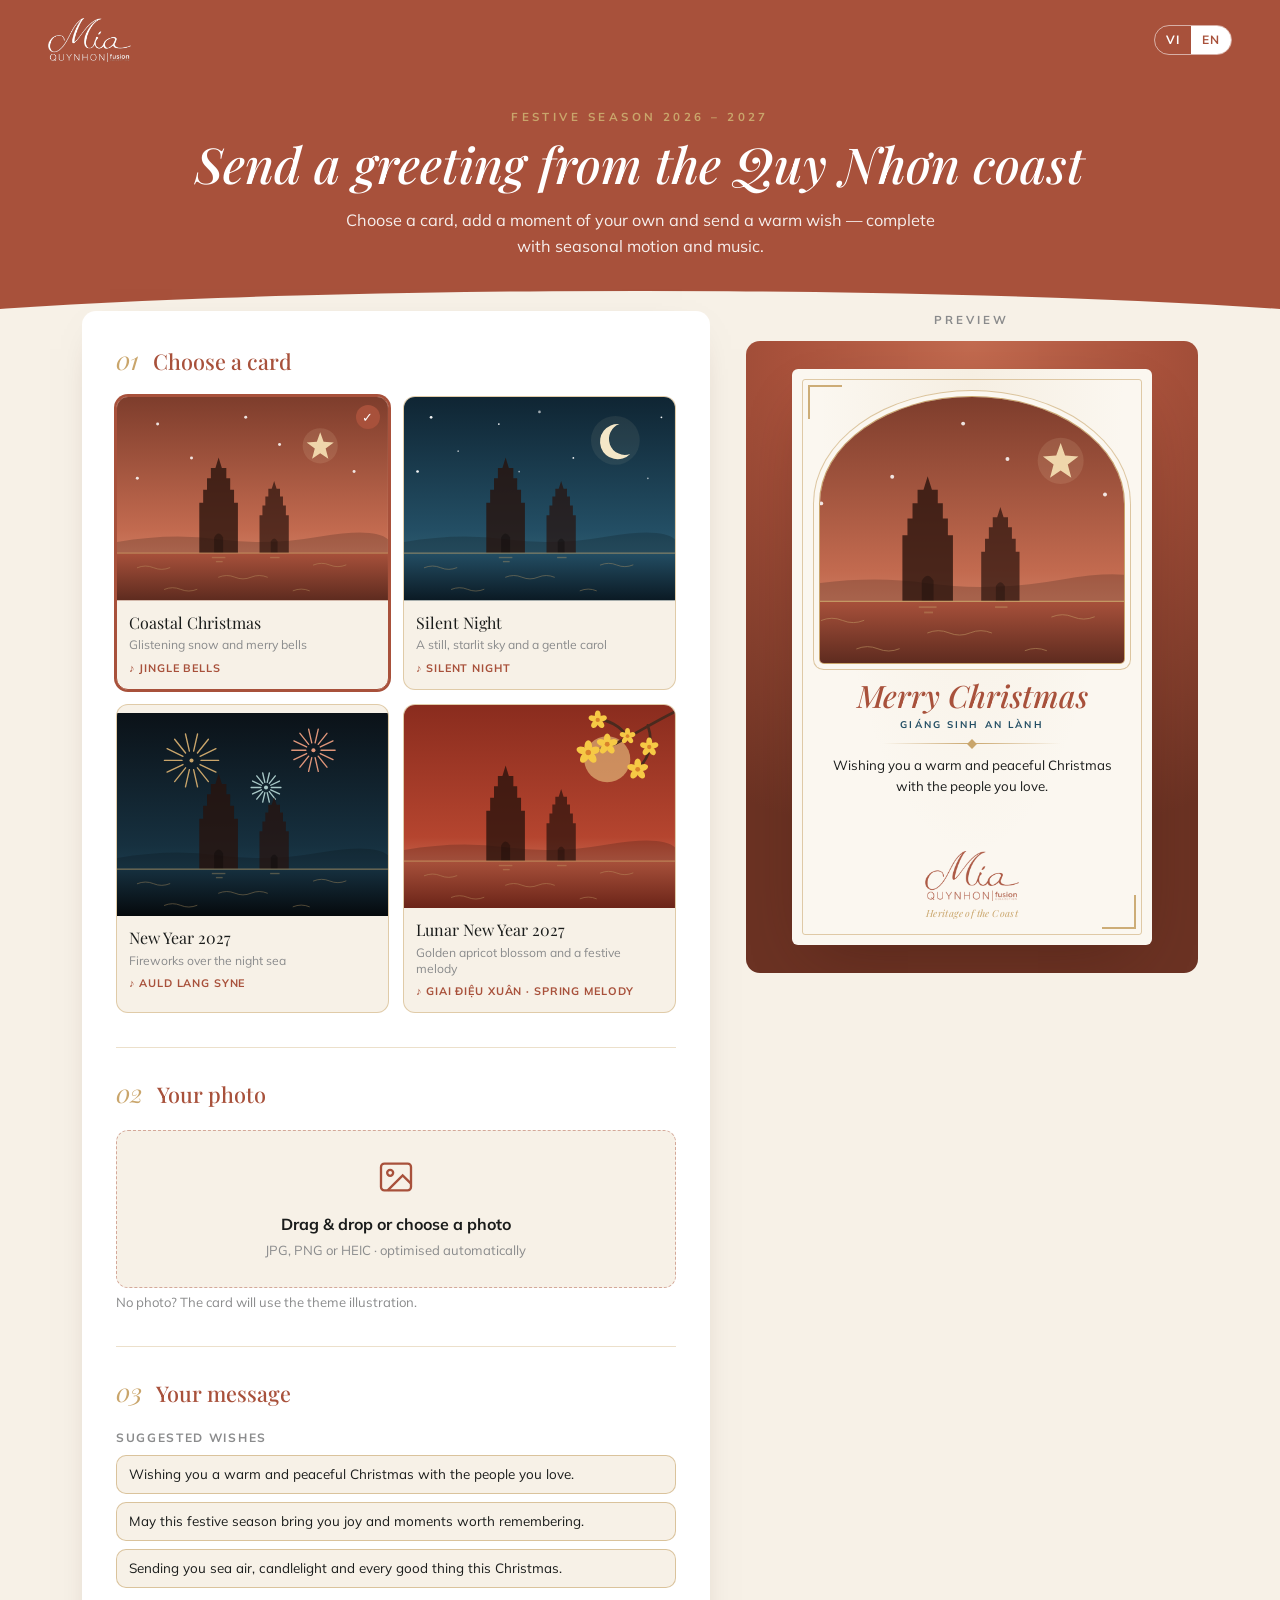
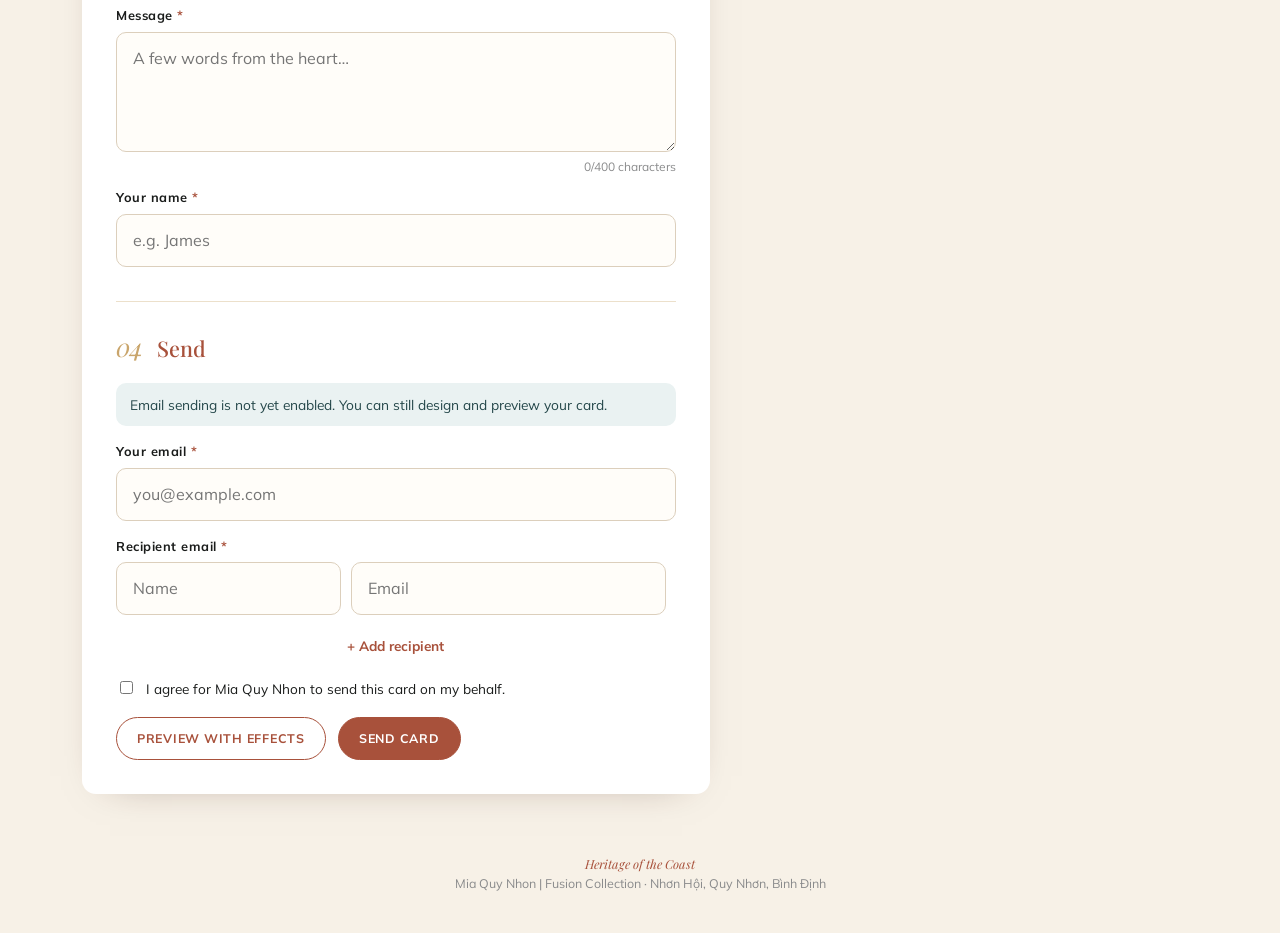
==== ecard/index.html @ aebede8d "Add festive eCard app (Christmas & New Year) Builder page to choose a theme, upload a photo and writ" ====
<!DOCTYPE html>
<html lang="vi">
<head>
  <meta charset="utf-8">
  <meta name="viewport" content="width=device-width, initial-scale=1">
  <title>Gửi Thiệp Mùa Lễ Hội · Festive eCards — Mia Quy Nhon</title>
  <meta name="description" content="Gửi thiệp Giáng Sinh và Năm Mới từ Mia Quy Nhon | Fusion Collection. Send a festive eCard from the Quy Nhơn coast.">
  <meta property="og:title" content="Festive eCards — Mia Quy Nhon | Fusion Collection">
  <meta property="og:description" content="Send a Christmas or New Year greeting from the Quy Nhơn coast.">
  <meta name="theme-color" content="#A8513B">
  <link rel="icon" href="assets/img/logo-terracotta.png">
  <link rel="preconnect" href="https://fonts.googleapis.com">
  <link rel="preconnect" href="https://fonts.gstatic.com" crossorigin>
  <link href="https://fonts.googleapis.com/css2?family=Mulish:ital,wght@0,400;0,700;1,400&family=Playfair+Display:ital,wght@0,400;0,500;1,400;1,500&display=swap" rel="stylesheet">
  <link rel="stylesheet" href="assets/css/ecard.css">
</head>
<body>
  <header class="topbar">
    <a href="https://miaquynhon.com" target="_blank" rel="noopener"><img class="topbar__logo" src="assets/img/logo-white.png" alt="Mia Quy Nhon | Fusion Collection"></a>
    <div class="lang" role="group" aria-label="Language">
      <button type="button" data-lang="vi" aria-pressed="true">VI</button>
      <button type="button" data-lang="en" aria-pressed="false">EN</button>
    </div>
  </header>

  <section class="hero">
    <p class="hero__eyebrow" data-i18n="heroEyebrow"></p>
    <h1 class="hero__title" data-i18n="heroTitle"></h1>
    <p class="hero__lede" data-i18n="heroLede"></p>
  </section>

  <main class="builder">
    <div class="panel">
      <form id="form" novalidate>
        <!-- Step 1 -->
        <section class="step">
          <div class="step__head"><span class="step__num">01</span><h2 class="step__title" data-i18n="step1"></h2></div>
          <div class="themes" id="themes" role="radiogroup"></div>
        </section>

        <!-- Step 2 -->
        <section class="step">
          <div class="step__head"><span class="step__num">02</span><h2 class="step__title" data-i18n="step2"></h2></div>
          <label class="drop" id="drop">
            <svg class="drop__icon" viewBox="0 0 24 24" fill="none" stroke="currentColor" stroke-width="1.4" aria-hidden="true"><rect x="3" y="4" width="18" height="16" rx="2"/><circle cx="8.5" cy="9.5" r="1.8"/><path d="M21 16l-5-5-9 9"/></svg>
            <p class="drop__title" data-i18n="uploadTitle"></p>
            <p class="drop__hint" data-i18n="uploadHint"></p>
            <input type="file" id="photo" accept="image/*" class="sr-only">
          </label>
          <p class="muted" data-i18n="uploadNone"></p>
          <div class="photo-tools" id="photoTools">
            <img id="photoThumb" alt="">
            <label><span data-i18n="photoPos"></span><input type="range" id="photoPos" min="0" max="100" value="50"></label>
            <button type="button" class="linkbtn" id="photoRemove" data-i18n="removePhoto"></button>
          </div>
        </section>

        <!-- Step 3 -->
        <section class="step">
          <div class="step__head"><span class="step__num">03</span><h2 class="step__title" data-i18n="step3"></h2></div>
          <p class="chips__label" data-i18n="suggestions"></p>
          <div class="chips" id="chips"></div>
          <label class="field"><span><span data-i18n="message"></span> <em>*</em></span>
            <textarea class="input" id="message" maxlength="400" data-i18n-ph="messagePh"></textarea>
          </label>
          <div class="counter"><span id="count">0</span>/<span id="max">400</span> <span data-i18n="chars"></span></div>
          <label class="field"><span><span data-i18n="fromName"></span> <em>*</em></span>
            <input class="input" id="fromName" maxlength="60" autocomplete="name" data-i18n-ph="fromNamePh">
          </label>
        </section>

        <!-- Step 4 -->
        <section class="step" id="sendStep">
          <div class="step__head"><span class="step__num">04</span><h2 class="step__title" data-i18n="step4"></h2></div>
          <p class="notice notice--info" id="configNotice" data-i18n="notConfigured"></p>
          <label class="field"><span><span data-i18n="fromEmail"></span> <em>*</em></span>
            <input class="input" id="fromEmail" type="email" maxlength="120" autocomplete="email" placeholder="you@example.com">
          </label>
          <div class="field"><span><span data-i18n="recipients"></span> <em>*</em></span>
            <div id="recipients"></div>
            <button type="button" class="linkbtn" id="addRecipient" data-i18n="addRecipient"></button>
          </div>
          <input class="hp" type="text" id="website" tabindex="-1" autocomplete="off" aria-hidden="true">
          <label class="check"><input type="checkbox" id="consent"> <span data-i18n="consent"></span></label>
          <p class="notice notice--error" id="error" role="alert"></p>
          <div class="actions">
            <button type="button" class="btn btn--ghost" id="previewBtn" data-i18n="preview"></button>
            <button type="submit" class="btn" id="sendBtn" data-i18n="send"></button>
          </div>
        </section>
      </form>

      <div class="done" id="done" hidden>
        <svg class="done__seal" viewBox="0 0 84 84" aria-hidden="true"><circle cx="42" cy="42" r="40" fill="#A8513B"/><circle cx="42" cy="42" r="33" fill="none" stroke="#C9A56B" stroke-width="1.5"/><path d="M28 43l9 9 19-20" fill="none" stroke="#F3DDB0" stroke-width="3.5" stroke-linecap="round" stroke-linejoin="round"/></svg>
        <h2 data-i18n="sentTitle"></h2>
        <p data-i18n="sentBody"></p>
        <div class="actions" style="justify-content:center">
          <a class="btn btn--ghost" id="viewSent" target="_blank" rel="noopener" data-i18n="viewCard"></a>
          <button type="button" class="btn" id="another" data-i18n="another"></button>
        </div>
      </div>
    </div>

    <aside class="preview" aria-live="polite">
      <p class="preview__label" data-i18n="livePreview"></p>
      <div class="preview__stage" id="stage"><div id="card"></div></div>
    </aside>
  </main>

  <footer class="site-foot"><em>Heritage of the Coast</em><br><span data-i18n="footer"></span></footer>

  <script src="assets/js/config.js"></script>
  <script src="assets/js/themes.js"></script>
  <script src="assets/js/builder.js"></script>
</body>
</html>
---- ecard/assets/css/ecard.css ----
/* Mia Quy Nhon | Fusion Collection — Festive eCard */
:root {
  --terra: #A8513B; --terra-deep: #7E3D2C; --gold: #C9A56B; --coral: #E0967A;
  --ivory: #EFE4D2; --ivory-soft: #F7F1E7; --indigo: #234E64; --sea: #A8C8C7;
  --ink: #1A1C1B; --stone: #8A8B8C; --white: #fff;
  --serif: 'Playfair Display', Georgia, 'Times New Roman', serif;
  --sans: 'Mulish', 'Helvetica Neue', Arial, sans-serif;
  --radius: 14px;
  --shadow: 0 24px 60px -24px rgba(60, 25, 15, .45);
}
* { box-sizing: border-box; }
html, body { margin: 0; }
body { font-family: var(--sans); color: var(--ink); background: var(--ivory-soft); line-height: 1.55; -webkit-font-smoothing: antialiased; }
img { max-width: 100%; display: block; }
button, input, textarea { font: inherit; color: inherit; }
a { color: var(--terra); }
[hidden] { display: none !important; }
.sr-only { position: absolute; width: 1px; height: 1px; overflow: hidden; clip: rect(0 0 0 0); white-space: nowrap; }

/* ---------------- Buttons ---------------- */
.btn { display: inline-flex; align-items: center; justify-content: center; gap: .5em; border: 1px solid var(--terra);
  background: var(--terra); color: #fff; padding: .85em 1.6em; border-radius: 999px; cursor: pointer; text-decoration: none;
  font-weight: 700; letter-spacing: .06em; text-transform: uppercase; font-size: .78rem; transition: background .25s, transform .2s, box-shadow .25s; }
.btn:hover { background: var(--terra-deep); box-shadow: 0 10px 24px -12px rgba(126, 61, 44, .8); }
.btn:active { transform: translateY(1px); }
.btn:disabled { opacity: .55; cursor: progress; }
.btn--ghost { background: transparent; color: var(--terra); }
.btn--ghost:hover { background: rgba(168, 81, 59, .08); box-shadow: none; }
.btn--light { background: rgba(255,255,255,.12); border-color: rgba(255,255,255,.55); color: #fff; backdrop-filter: blur(6px); }
.btn--light:hover { background: rgba(255,255,255,.24); }
.btn--gold { background: var(--gold); border-color: var(--gold); color: var(--ink); }
.btn--gold:hover { background: #b8925a; }

/* ---------------- The card ---------------- */
.ecard { --c-bg: #FBF7F0; --c-title: var(--terra); --c-sub: var(--indigo); --c-text: var(--ink); --c-accent: var(--gold);
  position: relative; width: 100%; max-width: 440px; aspect-ratio: 5 / 8; margin: 0 auto;
  background: var(--c-bg); color: var(--c-text); border-radius: 6px;
  display: flex; flex-direction: column; box-shadow: var(--shadow); isolation: isolate;
  background-image: radial-gradient(ellipse at top, rgba(201,165,107,.10), transparent 60%);
  container-type: inline-size; }
.ecard::after { content: ''; position: absolute; inset: 10px; border: 1px solid var(--c-accent); opacity: .55; pointer-events: none; border-radius: 3px; }
.ecard__corner { position: absolute; width: 34px; height: 34px; border-color: var(--c-accent); border-style: solid; opacity: .9; z-index: 2; pointer-events: none; }
.ecard__corner--tl { top: 16px; left: 16px; border-width: 2px 0 0 2px; }
.ecard__corner--br { bottom: 16px; right: 16px; border-width: 0 2px 2px 0; }
.ecard__arch { position: relative; margin: 28px 28px 0; flex: 0 0 auto; aspect-ratio: 4 / 3.5;
  border-radius: 50% 50% 4px 4px / 40% 40% 4px 4px; overflow: hidden; background: var(--ivory);
  box-shadow: 0 0 0 1px var(--c-accent), 0 0 0 6px var(--c-bg), 0 0 0 7px rgba(201,165,107,.6); }
.ecard__arch img, .ecard__arch svg { width: 100%; height: 100%; object-fit: cover; display: block; }
.ecard__body { flex: 1; display: flex; flex-direction: column; align-items: center; text-align: center; padding: 4.5cqi 9cqi 0; }
.ecard__title { font-family: var(--serif); font-style: italic; font-weight: 500; color: var(--c-title); margin: 0;
  font-size: clamp(1.3rem, 8.6cqi, 2.4rem); line-height: 1.1; text-wrap: balance; }
.ecard__subtitle { margin: .35em 0 0; font-size: clamp(.58rem, 2.7cqi, .8rem); letter-spacing: .22em; text-transform: uppercase; color: var(--c-sub); font-weight: 700; }
.ecard__rule { width: 60%; height: 1px; background: linear-gradient(90deg, transparent, var(--c-accent), transparent); margin: 3.2cqi 0 3cqi; position: relative; }
.ecard__rule span { position: absolute; left: 50%; top: 50%; width: 7px; height: 7px; background: var(--c-accent); transform: translate(-50%, -50%) rotate(45deg); }
.ecard__to { margin: 0 0 .3em; font-family: var(--serif); font-style: italic; font-size: clamp(.9rem, 4.4cqi, 1.15rem); color: var(--c-title); }
.ecard__message { margin: 0; font-size: clamp(.78rem, 3.7cqi, 1rem); line-height: 1.6; white-space: pre-line; overflow-wrap: anywhere;
  min-height: 1.6em; }
.ecard__message.typing::after { content: ''; display: inline-block; width: 1px; height: 1em; background: currentColor; margin-left: 2px; vertical-align: -2px; animation: caret .8s steps(1) infinite; }
@keyframes caret { 50% { opacity: 0; } }
.ecard__from { margin: .7em 0 0; font-family: var(--serif); font-style: italic; color: var(--c-title); font-size: clamp(.85rem, 4cqi, 1.05rem); }
.ecard__foot { display: flex; flex-direction: column; align-items: center; padding: 2cqi 0 7cqi; gap: 1cqi; }
.ecard__logo { width: 26cqi; height: auto; opacity: .95; }
.ecard__tagline { margin: 0; font-family: var(--serif); font-style: italic; font-size: clamp(.55rem, 2.7cqi, .78rem); color: var(--c-accent); letter-spacing: .04em; }

.ecard--silentnight { --c-title: var(--indigo); --c-sub: var(--terra); }
.ecard--tet { --c-bg: #FFF8EC; --c-title: #9B3524; --c-sub: #9B3524; --c-accent: #C9A56B;
  background-image: radial-gradient(ellipse at top, rgba(246,201,69,.16), transparent 60%); }
.ecard--dark { --c-bg: #13293A; --c-title: #E6CB98; --c-sub: var(--sea); --c-text: #F2EADF; --c-accent: var(--gold);
  background-image: radial-gradient(ellipse at top, rgba(201,165,107,.18), transparent 60%); }
.ecard--dark .ecard__arch { background: #0b1a24; }

/* ---------------- Builder page ---------------- */
.topbar { display: flex; align-items: center; justify-content: space-between; padding: 18px clamp(18px, 4vw, 48px); background: var(--terra); }
.topbar__logo { height: 44px; width: auto; }
.lang { display: inline-flex; border: 1px solid rgba(255,255,255,.55); border-radius: 999px; overflow: hidden; }
.lang button { background: none; border: 0; color: #fff; padding: .4em .9em; font-size: .75rem; font-weight: 700; letter-spacing: .1em; cursor: pointer; }
.lang button[aria-pressed="true"] { background: #fff; color: var(--terra); }

.hero { background: var(--terra); color: #fff; text-align: center; padding: 28px 20px 92px; position: relative; overflow: hidden; }
.hero::after { content: ''; position: absolute; left: 0; right: 0; bottom: 0; height: 60px; background: var(--ivory-soft);
  clip-path: ellipse(70% 100% at 50% 100%); }
.hero__eyebrow { font-size: .72rem; letter-spacing: .3em; text-transform: uppercase; color: var(--gold); font-weight: 700; margin: 0 0 .8em; }
.hero__title { font-family: var(--serif); font-style: italic; font-weight: 500; font-size: clamp(1.9rem, 4.6vw, 3.1rem); margin: 0 auto; max-width: 18em; line-height: 1.15; }
.hero__lede { max-width: 38em; margin: 1em auto 0; opacity: .9; font-size: 1.02rem; }

.builder { max-width: 1180px; margin: -40px auto 60px; padding: 0 clamp(16px, 3vw, 32px); display: grid; grid-template-columns: minmax(0, 1.25fr) minmax(300px, .9fr); gap: 36px; position: relative; z-index: 1; }
.panel { background: #fff; border-radius: var(--radius); padding: clamp(20px, 3vw, 34px); box-shadow: 0 10px 40px -28px rgba(60,25,15,.5); }
.step + .step { margin-top: 34px; padding-top: 30px; border-top: 1px solid rgba(201,165,107,.35); }
.step__head { display: flex; align-items: baseline; gap: 14px; margin-bottom: 18px; }
.step__num { font-family: var(--serif); font-style: italic; color: var(--gold); font-size: 1.6rem; line-height: 1; }
.step__title { font-family: var(--serif); font-size: 1.35rem; font-weight: 500; margin: 0; color: var(--terra); }

.themes { display: grid; grid-template-columns: repeat(2, minmax(0, 1fr)); gap: 14px; }
.theme { position: relative; border: 1px solid rgba(201,165,107,.5); border-radius: 12px; background: var(--ivory-soft); padding: 0; cursor: pointer; overflow: hidden; text-align: left; transition: transform .2s, box-shadow .25s, border-color .25s; }
.theme:hover { transform: translateY(-2px); box-shadow: 0 12px 26px -18px rgba(60,25,15,.7); }
.theme[aria-checked="true"] { border-color: var(--terra); box-shadow: 0 0 0 2px var(--terra); }
.theme[aria-checked="true"]::after { content: '✓'; position: absolute; top: 8px; right: 8px; width: 24px; height: 24px; border-radius: 50%; background: var(--terra); color: #fff; font-size: .8rem; display: grid; place-items: center; }
.theme__art { aspect-ratio: 4 / 3; overflow: hidden; }
.theme__art svg { width: 100%; height: 100%; display: block; }
.theme__txt { padding: 10px 12px 12px; }
.theme__name { font-family: var(--serif); font-size: 1rem; color: var(--ink); display: block; }
.theme__blurb { font-size: .76rem; color: var(--stone); display: block; line-height: 1.35; margin-top: 2px; }
.theme__song { font-size: .68rem; color: var(--terra); letter-spacing: .08em; text-transform: uppercase; font-weight: 700; margin-top: 6px; display: block; }

.drop { display: block; border: 1.5px dashed rgba(168,81,59,.45); border-radius: 12px; padding: 26px; text-align: center; cursor: pointer; background: var(--ivory-soft); transition: background .2s, border-color .2s; }
.drop.is-over, .drop:hover { background: #F3E9DA; border-color: var(--terra); }
.drop__icon { width: 40px; height: 40px; margin: 0 auto 8px; color: var(--terra); }
.drop__title { font-weight: 700; margin: 0; }
.drop__hint, .muted { font-size: .82rem; color: var(--stone); margin: 4px 0 0; }
.photo-tools { display: none; align-items: center; gap: 16px; margin-top: 14px; flex-wrap: wrap; }
.photo-tools.is-on { display: flex; }
.photo-tools img { width: 64px; height: 64px; object-fit: cover; border-radius: 8px; }
.photo-tools label { font-size: .82rem; color: var(--stone); display: flex; flex-direction: column; gap: 4px; flex: 1; min-width: 160px; }
input[type=range] { accent-color: var(--terra); }

.field { display: flex; flex-direction: column; gap: 6px; margin-bottom: 16px; }
.field > span { font-size: .8rem; font-weight: 700; letter-spacing: .04em; color: var(--ink); }
.field > span em { color: var(--terra); font-style: normal; }
.input { border: 1px solid #DCCFBC; background: #FFFDF9; border-radius: 10px; padding: .8em 1em; width: 100%; transition: border-color .2s, box-shadow .2s; }
.input:focus { outline: none; border-color: var(--terra); box-shadow: 0 0 0 3px rgba(168,81,59,.15); }
textarea.input { resize: vertical; min-height: 120px; line-height: 1.55; }
.row { display: grid; grid-template-columns: 1fr 1fr; gap: 14px; }
.counter { font-size: .75rem; color: var(--stone); text-align: right; margin-top: -10px; margin-bottom: 12px; }
.chips { display: flex; flex-direction: column; gap: 8px; margin-bottom: 18px; }
.chip { text-align: left; border: 1px solid rgba(201,165,107,.6); background: var(--ivory-soft); border-radius: 10px; padding: .6em .9em; font-size: .84rem; cursor: pointer; transition: background .2s, border-color .2s; }
.chip:hover { background: #F3E9DA; border-color: var(--terra); }
.chips__label { font-size: .75rem; letter-spacing: .14em; text-transform: uppercase; color: var(--stone); font-weight: 700; margin: 0 0 8px; }
.recipient { display: grid; grid-template-columns: 1fr 1.4fr auto; gap: 10px; margin-bottom: 10px; align-items: center; }
.recipient__del { width: 36px; height: 36px; border-radius: 50%; border: 1px solid #DCCFBC; background: #fff; cursor: pointer; color: var(--stone); }
.recipient__del:hover { color: var(--terra); border-color: var(--terra); }
.linkbtn { background: none; border: 0; color: var(--terra); font-weight: 700; cursor: pointer; padding: 4px 0; font-size: .85rem; }
.check { display: flex; gap: 10px; align-items: flex-start; font-size: .85rem; margin: 18px 0; }
.check input { accent-color: var(--terra); margin-top: 3px; }
.hp { position: absolute; left: -9999px; }
.actions { display: flex; gap: 12px; flex-wrap: wrap; margin-top: 8px; }
.notice { border-radius: 10px; padding: .8em 1em; font-size: .86rem; margin: 0 0 16px; display: none; }
.notice.is-on { display: block; }
.notice--info { background: #EAF2F2; color: #24474A; }
.notice--error { background: #FBEAE5; color: #7E3D2C; }

.preview { position: sticky; top: 20px; align-self: start; }
.preview__label { font-size: .72rem; letter-spacing: .26em; text-transform: uppercase; color: var(--stone); font-weight: 700; text-align: center; margin: 0 0 12px; }
.preview__stage { border-radius: var(--radius); padding: 28px 24px; position: relative; overflow: hidden; transition: background .5s; }
.preview__stage .ecard { max-width: 360px; }

.done { text-align: center; padding: 30px 10px; }
.done__seal { width: 84px; height: 84px; margin: 0 auto 14px; }
.done h2 { font-family: var(--serif); font-style: italic; font-weight: 500; color: var(--terra); font-size: 2rem; margin: 0 0 .3em; }
.done p { max-width: 30em; margin: 0 auto 1.4em; color: #4a4a48; }

.site-foot { text-align: center; font-size: .78rem; color: var(--stone); padding: 0 20px 40px; }
.site-foot em { font-family: var(--serif); color: var(--terra); }

/* Theme stage backgrounds (builder preview + viewer) */
.stage--christmas { background: radial-gradient(120% 80% at 50% 0%, #C26A4F 0%, #A8513B 35%, #6B3223 100%); }
.stage--silentnight { background: radial-gradient(120% 90% at 50% 0%, #3F6E80 0%, #234E64 30%, #0B1A24 100%); }
.stage--newyear { background: radial-gradient(120% 90% at 50% 100%, #234E64 0%, #102330 45%, #05090C 100%); }
.stage--tet { background: radial-gradient(120% 90% at 50% 0%, #C9583D 0%, #9B3524 40%, #5E1C12 100%); }

@media (max-width: 900px) {
  .builder { grid-template-columns: 1fr; }
  .preview { position: relative; top: 0; order: -1; }
  .preview__stage .ecard { max-width: 300px; }
}
@media (max-width: 520px) {
  .card-wrap { width: 92vw; }
  .badge { top: 76px; }
  .row, .recipient { grid-template-columns: 1fr; }
  .recipient__del { justify-self: end; }
  .topbar__logo { height: 34px; }
}

/* ---------------- Viewer page ---------------- */
.viewer { min-height: 100vh; min-height: 100dvh; position: relative; overflow: hidden; color: #fff; }
.viewer canvas.fx { position: fixed; inset: 0; width: 100%; height: 100%; pointer-events: none; z-index: 1; }
.viewer__glow { position: fixed; inset: 0; pointer-events: none; z-index: 0; background: radial-gradient(60% 40% at 50% 45%, rgba(255,230,190,.18), transparent 70%); }
.scene { position: relative; z-index: 2; min-height: 100vh; min-height: 100dvh; display: flex; flex-direction: column; align-items: center; justify-content: center; gap: 22px; padding: 76px 16px 32px; }

.envelope-wrap { text-align: center; perspective: 1400px; transition: opacity .6s, transform .8s; }
.envelope-wrap.is-gone { opacity: 0; transform: translateY(40px) scale(.96); pointer-events: none; position: absolute; }
.envelope-intro { font-family: var(--serif); font-style: italic; font-size: clamp(1.3rem, 4vw, 1.9rem); margin: 0 0 4px; }
.envelope-from { margin: 0 0 26px; font-size: .8rem; letter-spacing: .24em; text-transform: uppercase; color: var(--gold); font-weight: 700; }
.envelope { position: relative; width: min(84vw, 420px); aspect-ratio: 3 / 2; margin: 0 auto; cursor: pointer; border: 0; padding: 0; background: none;
  filter: drop-shadow(0 30px 40px rgba(0,0,0,.35)); animation: float 4s ease-in-out infinite; }
.envelope:focus-visible { outline: 2px solid var(--gold); outline-offset: 8px; border-radius: 8px; }
@keyframes float { 50% { transform: translateY(-8px); } }
.envelope__back { position: absolute; inset: 0; background: #F4EBDD; border-radius: 6px; }
.envelope__letter { position: absolute; z-index: 1; left: 6%; right: 6%; top: 8%; bottom: 8%; background: #FBF7F0; border-radius: 3px; transition: transform .9s cubic-bezier(.2,.8,.2,1) .35s;
  background-image: linear-gradient(transparent 0 30%, rgba(201,165,107,.35) 30% 31%, transparent 31% 45%, rgba(201,165,107,.35) 45% 46%, transparent 46%); }
.envelope__front { position: absolute; inset: 0; border-radius: 6px; overflow: hidden; }
.envelope__front { z-index: 2; }
.envelope__front::before { content: ''; position: absolute; inset: 0; background: #EADCC6; clip-path: polygon(0 0, 50% 58%, 100% 0, 100% 100%, 0 100%); }
.envelope__front::after { content: ''; position: absolute; inset: 0; background: #E2CFB2; clip-path: polygon(0 100%, 50% 52%, 100% 100%); }
.envelope__flap { position: absolute; left: 0; right: 0; top: 0; height: 62%; transform-origin: top center; transition: transform .7s cubic-bezier(.4,0,.2,1), z-index 0s .35s; z-index: 3; }
.envelope__flap::before { content: ''; position: absolute; inset: 0; background: #E9DAC2; clip-path: polygon(0 0, 100% 0, 50% 100%); border-radius: 6px 6px 0 0; }
.envelope__seal { position: absolute; left: 50%; top: 62%; width: 66px; height: 66px; transform: translate(-50%, -50%); z-index: 4; border-radius: 50%;
  background: radial-gradient(circle at 35% 30%, #C5664B, #A8513B 45%, #7E3D2C); box-shadow: 0 4px 10px rgba(0,0,0,.35), inset 0 0 0 4px rgba(0,0,0,.08), inset 0 0 0 6px rgba(201,165,107,.55);
  display: grid; place-items: center; font-family: var(--serif); font-style: italic; font-size: 2rem; color: #F3DDB0; transition: transform .5s, opacity .4s; }
.envelope__name { position: absolute; left: 0; right: 0; bottom: 12%; z-index: 4; color: var(--terra-deep); font-family: var(--serif); font-style: italic; font-size: clamp(1rem, 3.6vw, 1.3rem); }
.envelope.is-open { animation: none; }
.envelope.is-open .envelope__flap { transform: rotateX(180deg); z-index: 0; }
.envelope.is-open .envelope__seal { transform: translate(-50%, -50%) scale(.4); opacity: 0; }
.envelope.is-open .envelope__letter { transform: translateY(-46%); }
.tap { margin-top: 30px; display: inline-flex; flex-direction: column; align-items: center; gap: 6px; font-size: .78rem; letter-spacing: .22em; text-transform: uppercase; font-weight: 700; }
.tap small { letter-spacing: .04em; text-transform: none; font-weight: 400; opacity: .75; font-size: .78rem; }
.tap__dot { width: 10px; height: 10px; border-radius: 50%; background: var(--gold); animation: pulse 1.6s ease-out infinite; }
@keyframes pulse { 0% { box-shadow: 0 0 0 0 rgba(201,165,107,.7); } 100% { box-shadow: 0 0 0 18px rgba(201,165,107,0); } }

.card-wrap { width: min(92vw, 440px, calc((100dvh - 200px) * .62)); opacity: 0; transform: translateY(60px) scale(.9) rotateX(12deg); transition: opacity 1s ease, transform 1.2s cubic-bezier(.2,.8,.2,1); perspective: 1200px; }
.card-wrap.is-shown { opacity: 1; transform: none; }
.card-wrap .ecard { box-shadow: 0 40px 80px -30px rgba(0,0,0,.6); }
.card-wrap.is-shown .ecard__arch img, .card-wrap.is-shown .ecard__arch svg { animation: kenburns 18s ease-in-out infinite alternate; }
@keyframes kenburns { from { transform: scale(1); } to { transform: scale(1.08); } }
.card-wrap .ecard__title { opacity: 0; transform: translateY(12px); transition: opacity .9s .6s, transform .9s .6s; }
.card-wrap .ecard__subtitle, .card-wrap .ecard__rule { opacity: 0; transition: opacity .9s 1s; }
.card-wrap.is-shown .ecard__title, .card-wrap.is-shown .ecard__subtitle, .card-wrap.is-shown .ecard__rule { opacity: 1; transform: none; }
.card-wrap .ecard__arch::after { content: ''; position: absolute; inset: 0; background: linear-gradient(105deg, transparent 35%, rgba(255,255,255,.45) 50%, transparent 65%); transform: translateX(-120%); }
.card-wrap.is-shown .ecard__arch::after { animation: sheen 1.6s .5s ease-out forwards; }
@keyframes sheen { to { transform: translateX(120%); } }

.dock { position: relative; z-index: 5; display: none; justify-content: center; gap: 10px; flex-wrap: wrap; padding: 0 0 8px; }
.dock.is-on { display: flex; animation: dockIn .7s 1.4s both; }
@keyframes dockIn { from { opacity: 0; transform: translateY(16px); } }
.sound { position: fixed; top: 16px; right: 16px; z-index: 6; width: 46px; height: 46px; border-radius: 50%; border: 1px solid rgba(255,255,255,.5); background: rgba(0,0,0,.18); color: #fff; cursor: pointer; display: grid; place-items: center; backdrop-filter: blur(6px); }
.sound svg { width: 20px; height: 20px; }
.brandmark { position: fixed; top: 18px; left: 18px; z-index: 6; height: 34px; width: auto; opacity: .9; }
.badge { position: fixed; top: 24px; left: 50%; transform: translateX(-50%); z-index: 6; background: var(--gold); color: var(--ink); font-size: .7rem; letter-spacing: .2em; text-transform: uppercase; font-weight: 700; padding: .4em 1em; border-radius: 999px; }
.loading { font-family: var(--serif); font-style: italic; font-size: 1.3rem; opacity: .85; text-align: center; }
.loading p { max-width: 24em; }
@media (prefers-reduced-motion: reduce) {
  .envelope, .card-wrap.is-shown .ecard__arch img, .card-wrap.is-shown .ecard__arch svg { animation: none; }
}
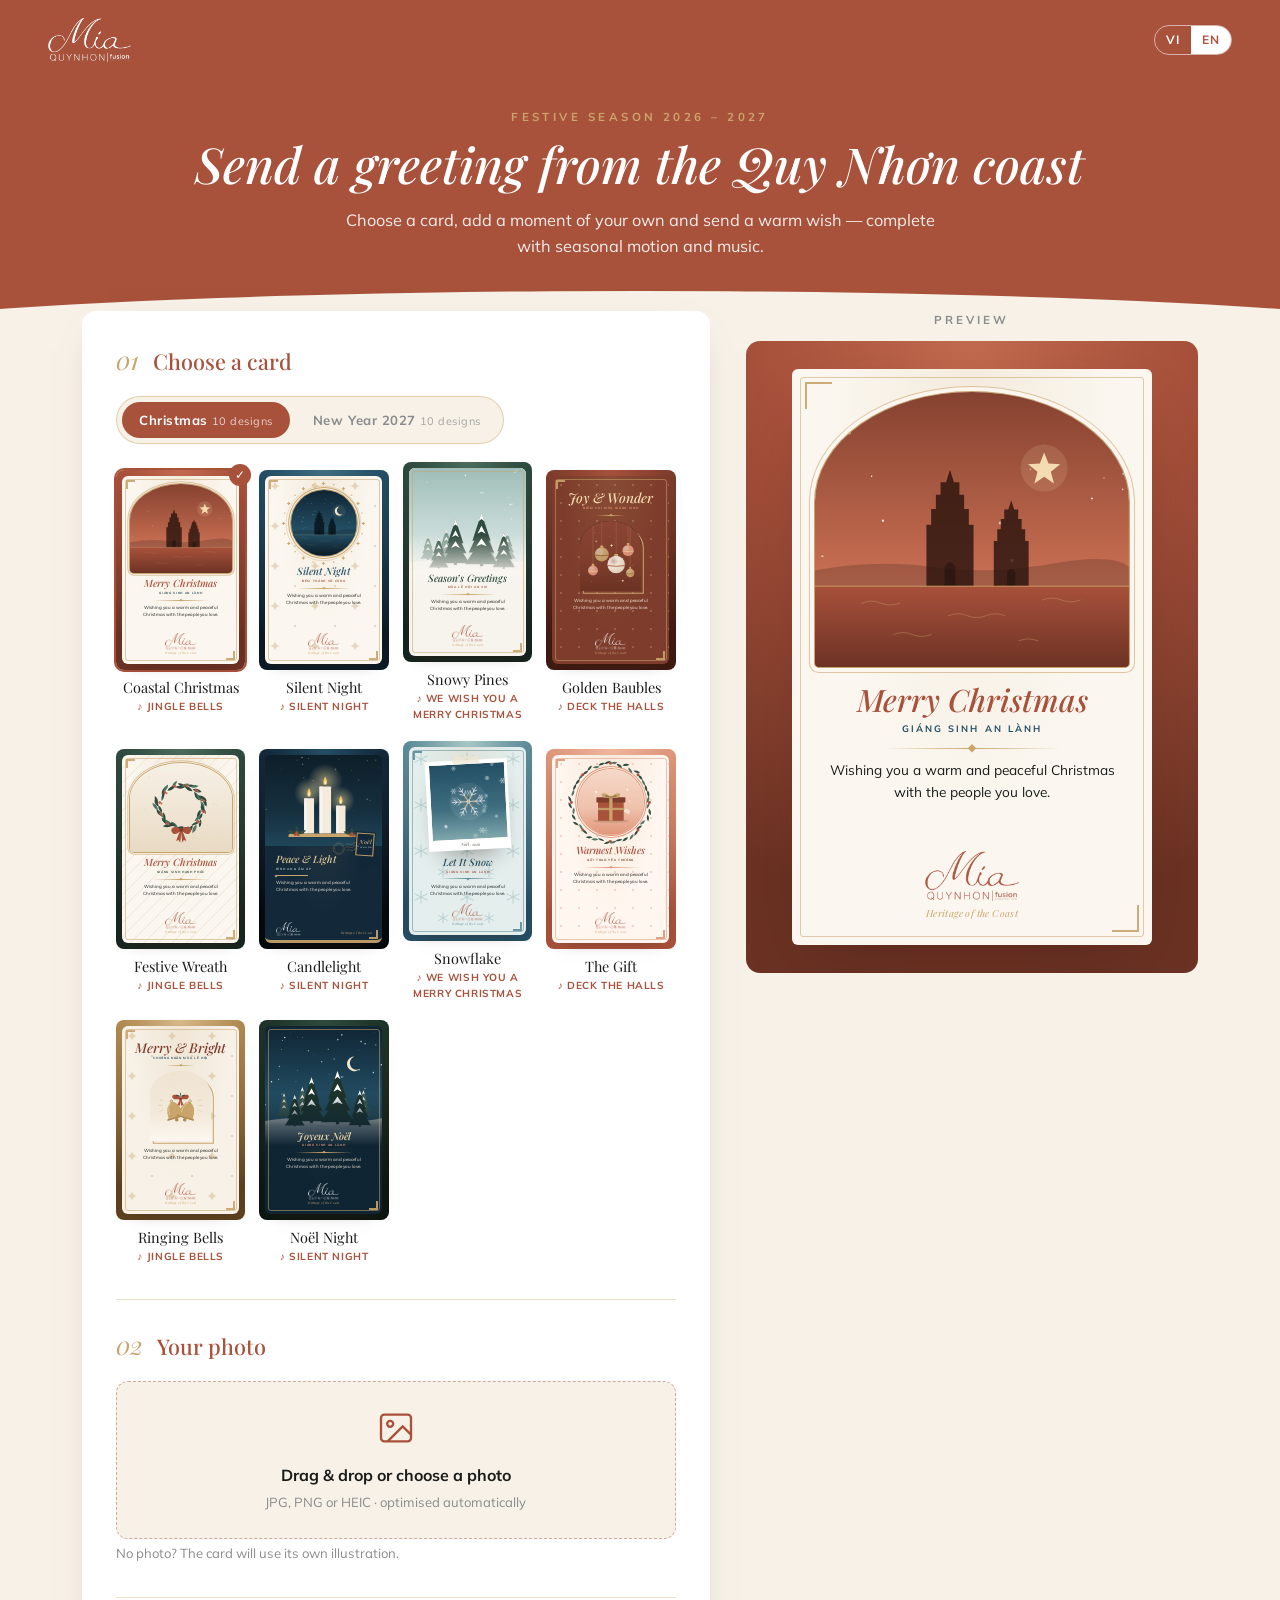
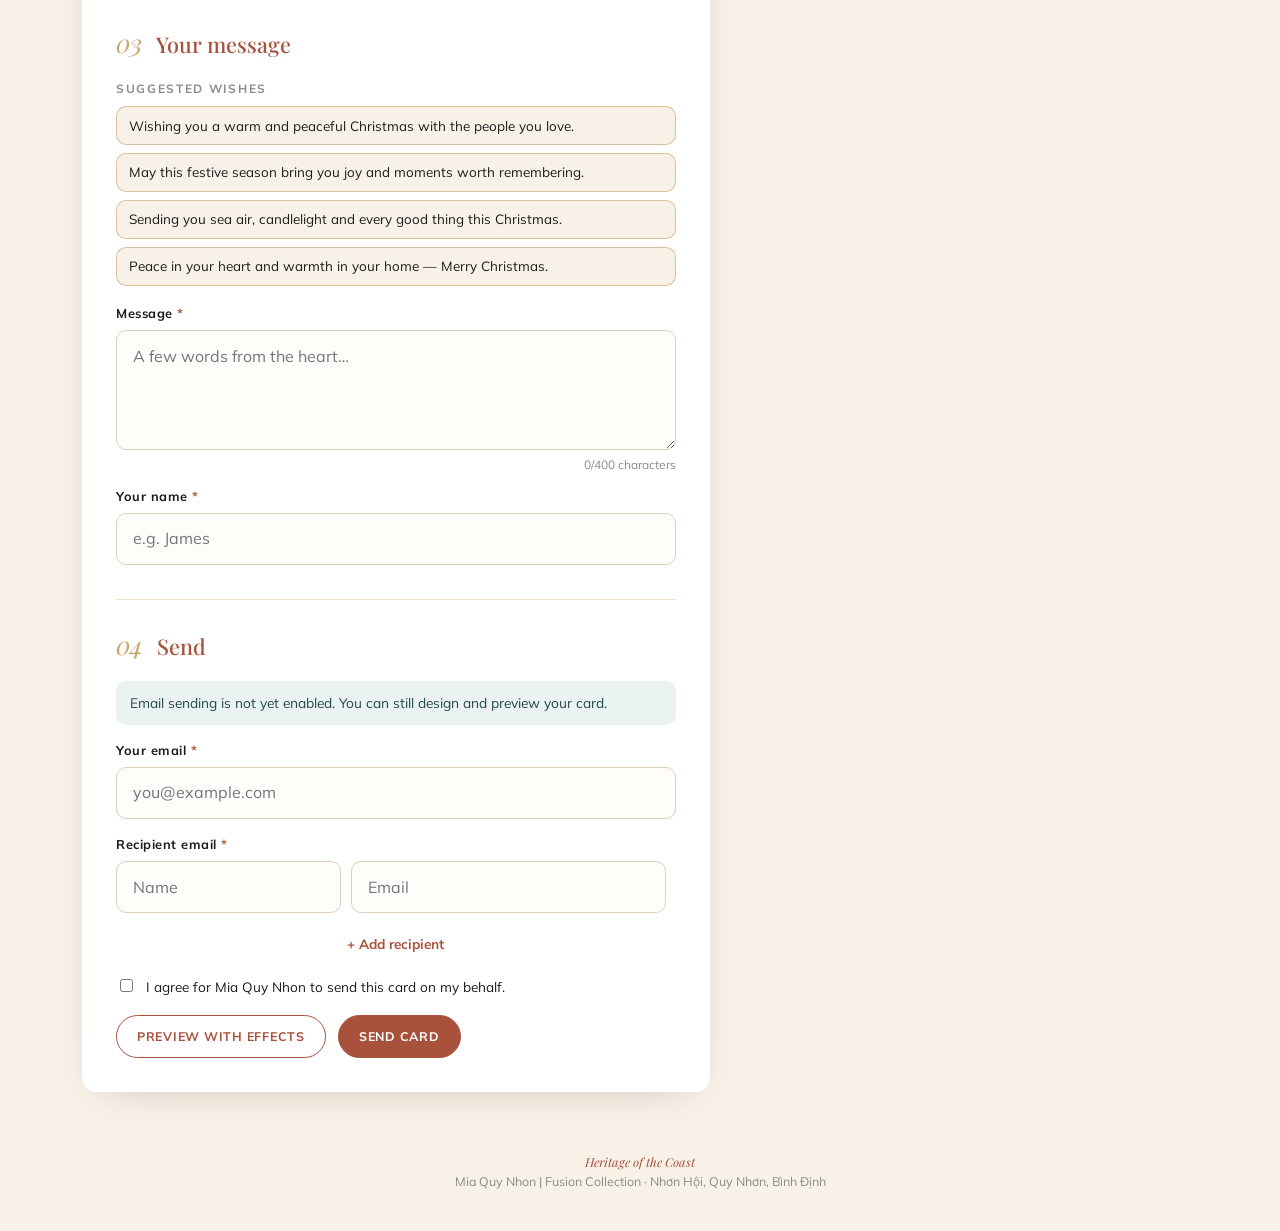
==== commit 45df379c: "eCard: 10 Christmas and 10 New Year 2027 templates; remove Tết Six layouts (arch, full-bleed, medall" ====
--- a/ecard/index.html
+++ b/ecard/index.html
@@ -2,6 +2,8 @@
 <html lang="vi">
 <head>
   <meta charset="utf-8">
+  <script>/* Deep links: #demo-<theme> or #preview open the card viewer */
+    if (/^#(demo-[a-z0-9-]+|preview)$/.test(location.hash)) location.replace('card.html' + location.hash);</script>
   <meta name="viewport" content="width=device-width, initial-scale=1">
   <title>Gửi Thiệp Mùa Lễ Hội · Festive eCards — Mia Quy Nhon</title>
   <meta name="description" content="Gửi thiệp Giáng Sinh và Năm Mới từ Mia Quy Nhon | Fusion Collection. Send a festive eCard from the Quy Nhơn coast.">
@@ -35,7 +37,8 @@
         <!-- Step 1 -->
         <section class="step">
           <div class="step__head"><span class="step__num">01</span><h2 class="step__title" data-i18n="step1"></h2></div>
-          <div class="themes" id="themes" role="radiogroup"></div>
+          <div class="occasions" id="occasions" role="tablist"></div>
+          <div class="templates" id="templates" role="radiogroup"></div>
         </section>
 
         <!-- Step 2 -->
@@ -110,6 +113,7 @@
   <footer class="site-foot"><em>Heritage of the Coast</em><br><span data-i18n="footer"></span></footer>
 
   <script src="assets/js/config.js"></script>
+  <script src="assets/js/motifs.js"></script>
   <script src="assets/js/themes.js"></script>
   <script src="assets/js/builder.js"></script>
 </body>
--- a/ecard/assets/css/ecard.css
+++ b/ecard/assets/css/ecard.css
@@ -31,43 +31,101 @@
 .btn--gold { background: var(--gold); border-color: var(--gold); color: var(--ink); }
 .btn--gold:hover { background: #b8925a; }
 
-/* ---------------- The card ---------------- */
-.ecard { --c-bg: #FBF7F0; --c-title: var(--terra); --c-sub: var(--indigo); --c-text: var(--ink); --c-accent: var(--gold);
+/* ---------------- The card ----------------
+ * Colours arrive as inline custom properties from the template.
+ * Sizes use cqi (1% of card width) so every layout scales from thumbnail to full view. */
+.ecard { --c-bg: #FBF7F0; --c-title: var(--terra); --c-sub: var(--indigo); --c-text: var(--ink); --c-accent: var(--gold); --pattern: none;
   position: relative; width: 100%; max-width: 440px; aspect-ratio: 5 / 8; margin: 0 auto;
   background: var(--c-bg); color: var(--c-text); border-radius: 6px;
   display: flex; flex-direction: column; box-shadow: var(--shadow); isolation: isolate;
-  background-image: radial-gradient(ellipse at top, rgba(201,165,107,.10), transparent 60%);
   container-type: inline-size; }
-.ecard::after { content: ''; position: absolute; inset: 10px; border: 1px solid var(--c-accent); opacity: .55; pointer-events: none; border-radius: 3px; }
-.ecard__corner { position: absolute; width: 34px; height: 34px; border-color: var(--c-accent); border-style: solid; opacity: .9; z-index: 2; pointer-events: none; }
-.ecard__corner--tl { top: 16px; left: 16px; border-width: 2px 0 0 2px; }
-.ecard__corner--br { bottom: 16px; right: 16px; border-width: 0 2px 2px 0; }
-.ecard__arch { position: relative; margin: 28px 28px 0; flex: 0 0 auto; aspect-ratio: 4 / 3.5;
-  border-radius: 50% 50% 4px 4px / 40% 40% 4px 4px; overflow: hidden; background: var(--ivory);
-  box-shadow: 0 0 0 1px var(--c-accent), 0 0 0 6px var(--c-bg), 0 0 0 7px rgba(201,165,107,.6); }
-.ecard__arch img, .ecard__arch svg { width: 100%; height: 100%; object-fit: cover; display: block; }
-.ecard__body { flex: 1; display: flex; flex-direction: column; align-items: center; text-align: center; padding: 4.5cqi 9cqi 0; }
+.ecard::before { content: ''; position: absolute; inset: 0; z-index: -1; border-radius: inherit; pointer-events: none;
+  background-image: var(--pattern), radial-gradient(ellipse at top, rgba(201,165,107,.14), transparent 60%); }
+.ecard::after { content: ''; position: absolute; inset: 2.3cqi; border: 1px solid var(--c-accent); opacity: .55; pointer-events: none; border-radius: 3px; z-index: 3; }
+.ecard__corner { position: absolute; width: 7.5cqi; height: 7.5cqi; border-color: var(--c-accent); border-style: solid; opacity: .9; z-index: 3; pointer-events: none; }
+.ecard__corner--tl { top: 3.6cqi; left: 3.6cqi; border-width: 2px 0 0 2px; }
+.ecard__corner--br { bottom: 3.6cqi; right: 3.6cqi; border-width: 0 2px 2px 0; }
+
+.ecard__media { position: relative; margin: 6.4cqi 6.4cqi 0; flex: 0 0 auto; }
+.ecard__arch { position: relative; aspect-ratio: 4 / 3.5; overflow: hidden; background: var(--ivory);
+  border-radius: 50% 50% 4px 4px / 40% 40% 4px 4px;
+  box-shadow: 0 0 0 1px var(--c-accent), 0 0 0 1.4cqi var(--c-bg), 0 0 0 calc(1.4cqi + 1px) rgba(201,165,107,.6); }
+.ecard__arch img, .ecard__arch > svg { width: 100%; height: 100%; object-fit: cover; display: block; }
+
+.ecard__head { display: flex; flex-direction: column; align-items: center; text-align: center; padding: 4.5cqi 9cqi 0; }
+.ecard__text { flex: 1; display: flex; flex-direction: column; align-items: center; text-align: center; padding: 0 9cqi; }
 .ecard__title { font-family: var(--serif); font-style: italic; font-weight: 500; color: var(--c-title); margin: 0;
-  font-size: clamp(1.3rem, 8.6cqi, 2.4rem); line-height: 1.1; text-wrap: balance; }
-.ecard__subtitle { margin: .35em 0 0; font-size: clamp(.58rem, 2.7cqi, .8rem); letter-spacing: .22em; text-transform: uppercase; color: var(--c-sub); font-weight: 700; }
+  font-size: 8.6cqi; line-height: 1.1; text-wrap: balance; }
+.ecard__subtitle { margin: .5em 0 0; font-size: 2.6cqi; letter-spacing: .22em; text-transform: uppercase; color: var(--c-sub); font-weight: 700; }
 .ecard__rule { width: 60%; height: 1px; background: linear-gradient(90deg, transparent, var(--c-accent), transparent); margin: 3.2cqi 0 3cqi; position: relative; }
-.ecard__rule span { position: absolute; left: 50%; top: 50%; width: 7px; height: 7px; background: var(--c-accent); transform: translate(-50%, -50%) rotate(45deg); }
-.ecard__to { margin: 0 0 .3em; font-family: var(--serif); font-style: italic; font-size: clamp(.9rem, 4.4cqi, 1.15rem); color: var(--c-title); }
-.ecard__message { margin: 0; font-size: clamp(.78rem, 3.7cqi, 1rem); line-height: 1.6; white-space: pre-line; overflow-wrap: anywhere;
-  min-height: 1.6em; }
+.ecard__rule span { position: absolute; left: 50%; top: 50%; width: 1.6cqi; height: 1.6cqi; background: var(--c-accent); transform: translate(-50%, -50%) rotate(45deg); }
+.ecard__to { margin: 0 0 .3em; font-family: var(--serif); font-style: italic; font-size: 4.4cqi; color: var(--c-title); }
+.ecard__message { margin: 0; font-size: 3.8cqi; line-height: 1.6; white-space: pre-line; overflow-wrap: anywhere; min-height: 1.6em; }
 .ecard__message.typing::after { content: ''; display: inline-block; width: 1px; height: 1em; background: currentColor; margin-left: 2px; vertical-align: -2px; animation: caret .8s steps(1) infinite; }
 @keyframes caret { 50% { opacity: 0; } }
-.ecard__from { margin: .7em 0 0; font-family: var(--serif); font-style: italic; color: var(--c-title); font-size: clamp(.85rem, 4cqi, 1.05rem); }
-.ecard__foot { display: flex; flex-direction: column; align-items: center; padding: 2cqi 0 7cqi; gap: 1cqi; }
+.ecard__from { margin: .7em 0 0; font-family: var(--serif); font-style: italic; color: var(--c-title); font-size: 4.1cqi; }
+.ecard__foot { display: flex; flex-direction: column; align-items: center; padding: 3cqi 0 7cqi; gap: 1cqi; }
 .ecard__logo { width: 26cqi; height: auto; opacity: .95; }
-.ecard__tagline { margin: 0; font-family: var(--serif); font-style: italic; font-size: clamp(.55rem, 2.7cqi, .78rem); color: var(--c-accent); letter-spacing: .04em; }
-
-.ecard--silentnight { --c-title: var(--indigo); --c-sub: var(--terra); }
-.ecard--tet { --c-bg: #FFF8EC; --c-title: #9B3524; --c-sub: #9B3524; --c-accent: #C9A56B;
-  background-image: radial-gradient(ellipse at top, rgba(246,201,69,.16), transparent 60%); }
-.ecard--dark { --c-bg: #13293A; --c-title: #E6CB98; --c-sub: var(--sea); --c-text: #F2EADF; --c-accent: var(--gold);
-  background-image: radial-gradient(ellipse at top, rgba(201,165,107,.18), transparent 60%); }
+.ecard__tagline { margin: 0; font-family: var(--serif); font-style: italic; font-size: 2.7cqi; color: var(--c-accent); letter-spacing: .04em; }
 .ecard--dark .ecard__arch { background: #0b1a24; }
+
+/* Layout · full-bleed artwork fading into the card */
+.ecard--full .ecard__media { margin: 0; z-index: 0; }
+.ecard--full .ecard__arch { aspect-ratio: 5 / 5.2; border-radius: 6px 6px 0 0; box-shadow: none; }
+.ecard--full .ecard__veil { position: absolute; inset: 0; pointer-events: none;
+  background: linear-gradient(to bottom, transparent 55%, color-mix(in srgb, var(--c-bg) 75%, transparent) 82%, var(--c-bg) 98%); }
+.ecard--full .ecard__head { margin-top: -15cqi; position: relative; z-index: 1; padding-top: 0; }
+.ecard--full .ecard__text, .ecard--full .ecard__foot { position: relative; z-index: 1; }
+.ecard--full .ecard__corner--tl { display: none; }
+
+/* Layout · medallion */
+.ecard--medallion .ecard__media { width: 56%; margin: 12cqi auto 0; }
+.ecard--medallion .ecard__arch { aspect-ratio: 1; border-radius: 50%; box-shadow: 0 0 0 1px var(--c-accent), 0 0 0 1.6cqi var(--c-bg), 0 0 0 calc(1.6cqi + 1px) var(--c-accent); }
+.ecard__ring { position: absolute; inset: -16%; width: 132%; height: 132%; pointer-events: none; overflow: visible; }
+.ecard--medallion .ecard__head { padding-top: 9cqi; }
+
+/* Layout · postcard */
+.ecard--postcard .ecard__media { margin: 0; }
+.ecard--postcard .ecard__arch { aspect-ratio: 4 / 3.1; border-radius: 6px 6px 0 0; box-shadow: none; }
+.ecard--postcard .ecard__corner--tl { display: none; }
+.ecard--postcard::after { inset: 0; border: 0; border-bottom: 3px solid var(--c-accent); opacity: .9; border-radius: 6px; }
+.ecard__stamp { position: absolute; right: 6cqi; bottom: -9cqi; width: 17cqi; aspect-ratio: 4 / 5; z-index: 2; transform: rotate(4deg);
+  background: var(--c-bg); border: 1.2cqi dotted var(--c-bg); outline: 1px solid var(--c-accent); outline-offset: -2.2cqi;
+  display: flex; flex-direction: column; align-items: center; justify-content: center; box-shadow: 0 6px 14px -8px rgba(0,0,0,.5); }
+.ecard__stamp span { font-family: var(--serif); font-style: italic; font-size: 5cqi; color: var(--c-title); line-height: 1; }
+.ecard__stamp small { font-size: 1.7cqi; letter-spacing: .12em; text-transform: uppercase; color: var(--c-sub); margin-top: 1cqi; font-weight: 700; }
+.ecard__postmark { position: absolute; right: 18cqi; bottom: -8cqi; width: 26cqi; color: var(--c-accent); opacity: .7; z-index: 3; transform: rotate(-8deg); }
+.ecard--postcard .ecard__head { align-items: flex-start; text-align: left; padding: 7cqi 9cqi 0; }
+.ecard--postcard .ecard__title { padding-right: 16cqi; }
+.ecard--postcard .ecard__rule { width: 34%; background: var(--c-accent); margin: 3cqi 0 2.6cqi; }
+.ecard--postcard .ecard__rule span { left: 0; }
+.ecard--postcard .ecard__text { align-items: flex-start; text-align: left; }
+.ecard--postcard .ecard__foot { flex-direction: row; justify-content: space-between; align-items: flex-end; padding: 3cqi 9cqi 6cqi; }
+.ecard--postcard .ecard__logo { width: 22cqi; }
+
+/* Layout · polaroid */
+.ecard--polaroid .ecard__media { width: 70%; margin: 11cqi auto 0; background: #fff; padding: 3cqi 3cqi 10cqi; transform: rotate(-3deg);
+  box-shadow: 0 14px 26px -14px rgba(0,0,0,.45); }
+.ecard--polaroid .ecard__media::before { content: ''; position: absolute; top: -3cqi; left: 50%; width: 22cqi; height: 6cqi; transform: translateX(-50%) rotate(2deg);
+  background: rgba(239,228,210,.75); box-shadow: 0 1px 2px rgba(0,0,0,.08); z-index: 2; }
+.ecard--polaroid .ecard__arch { aspect-ratio: 1; border-radius: 0; box-shadow: none; }
+.ecard__caption { position: absolute; left: 0; right: 0; bottom: 2.6cqi; margin: 0; text-align: center; font-family: var(--serif); font-style: italic; font-size: 3.6cqi; color: #5a5048; }
+.ecard--polaroid .ecard__head { padding-top: 6cqi; }
+
+/* Layout · editorial (type-led, photo in the middle) */
+.ecard--editorial .ecard__head { order: 1; padding-top: 12cqi; }
+.ecard--editorial .ecard__media { order: 2; width: 52%; margin: 1cqi auto 0; }
+.ecard--editorial .ecard__text { order: 3; padding-top: 5cqi; }
+.ecard--editorial .ecard__foot { order: 4; }
+.ecard--editorial .ecard__title { font-size: 11.5cqi; }
+.ecard--editorial .ecard__rule { width: 30%; }
+.ecard--editorial .ecard__arch { aspect-ratio: 4 / 4.6; border-radius: 50% 50% 0 0 / 34% 34% 0 0; box-shadow: none; }
+.ecard--editorial .ecard__media::before { content: ''; position: absolute; inset: 0; transform: translate(2.4cqi, 2.4cqi); border: 1px solid var(--c-accent);
+  border-radius: 50% 50% 0 0 / 34% 34% 0 0; z-index: -1; }
+
+/* Thumbnails in the template picker */
+.ecard--thumb { box-shadow: 0 6px 16px -10px rgba(60,25,15,.6); }
+.ecard--thumb .ecard__message { -webkit-line-clamp: 3; display: -webkit-box; -webkit-box-orient: vertical; overflow: hidden; }
 
 /* ---------------- Builder page ---------------- */
 .topbar { display: flex; align-items: center; justify-content: space-between; padding: 18px clamp(18px, 4vw, 48px); background: var(--terra); }
@@ -90,17 +148,19 @@
 .step__num { font-family: var(--serif); font-style: italic; color: var(--gold); font-size: 1.6rem; line-height: 1; }
 .step__title { font-family: var(--serif); font-size: 1.35rem; font-weight: 500; margin: 0; color: var(--terra); }
 
-.themes { display: grid; grid-template-columns: repeat(2, minmax(0, 1fr)); gap: 14px; }
-.theme { position: relative; border: 1px solid rgba(201,165,107,.5); border-radius: 12px; background: var(--ivory-soft); padding: 0; cursor: pointer; overflow: hidden; text-align: left; transition: transform .2s, box-shadow .25s, border-color .25s; }
-.theme:hover { transform: translateY(-2px); box-shadow: 0 12px 26px -18px rgba(60,25,15,.7); }
-.theme[aria-checked="true"] { border-color: var(--terra); box-shadow: 0 0 0 2px var(--terra); }
-.theme[aria-checked="true"]::after { content: '✓'; position: absolute; top: 8px; right: 8px; width: 24px; height: 24px; border-radius: 50%; background: var(--terra); color: #fff; font-size: .8rem; display: grid; place-items: center; }
-.theme__art { aspect-ratio: 4 / 3; overflow: hidden; }
-.theme__art svg { width: 100%; height: 100%; display: block; }
-.theme__txt { padding: 10px 12px 12px; }
-.theme__name { font-family: var(--serif); font-size: 1rem; color: var(--ink); display: block; }
-.theme__blurb { font-size: .76rem; color: var(--stone); display: block; line-height: 1.35; margin-top: 2px; }
-.theme__song { font-size: .68rem; color: var(--terra); letter-spacing: .08em; text-transform: uppercase; font-weight: 700; margin-top: 6px; display: block; }
+.occasions { display: inline-flex; gap: 6px; padding: 5px; background: var(--ivory-soft); border: 1px solid rgba(201,165,107,.45); border-radius: 999px; margin-bottom: 18px; }
+.occasion { border: 0; background: none; padding: .6em 1.3em; border-radius: 999px; cursor: pointer; font-weight: 700; font-size: .82rem; letter-spacing: .04em; color: var(--stone); transition: background .2s, color .2s; }
+.occasion[aria-selected="true"] { background: var(--terra); color: #fff; }
+.occasion small { font-weight: 400; opacity: .75; margin-left: .35em; }
+.templates { display: grid; grid-template-columns: repeat(auto-fill, minmax(122px, 1fr)); gap: 18px 14px; }
+.tpl { border: 0; background: none; padding: 0; cursor: pointer; text-align: center; font: inherit; color: inherit; }
+.tpl__card { position: relative; border-radius: 8px; padding: 6px; transition: transform .2s, box-shadow .25s; }
+.tpl:hover .tpl__card { transform: translateY(-3px); }
+.tpl[aria-checked="true"] .tpl__card { box-shadow: 0 0 0 2px var(--terra); }
+.tpl[aria-checked="true"] .tpl__card::after { content: '✓'; position: absolute; top: -6px; right: -6px; width: 22px; height: 22px; border-radius: 50%; background: var(--terra); color: #fff; font-size: .72rem; display: grid; place-items: center; z-index: 5; }
+.tpl .ecard { pointer-events: none; }
+.tpl__name { display: block; font-family: var(--serif); font-size: .9rem; margin-top: 8px; line-height: 1.25; }
+.tpl__song { display: block; font-size: .64rem; color: var(--terra); letter-spacing: .06em; text-transform: uppercase; font-weight: 700; margin-top: 3px; }
 
 .drop { display: block; border: 1.5px dashed rgba(168,81,59,.45); border-radius: 12px; padding: 26px; text-align: center; cursor: pointer; background: var(--ivory-soft); transition: background .2s, border-color .2s; }
 .drop.is-over, .drop:hover { background: #F3E9DA; border-color: var(--terra); }
@@ -152,10 +212,6 @@
 .site-foot em { font-family: var(--serif); color: var(--terra); }
 
 /* Theme stage backgrounds (builder preview + viewer) */
-.stage--christmas { background: radial-gradient(120% 80% at 50% 0%, #C26A4F 0%, #A8513B 35%, #6B3223 100%); }
-.stage--silentnight { background: radial-gradient(120% 90% at 50% 0%, #3F6E80 0%, #234E64 30%, #0B1A24 100%); }
-.stage--newyear { background: radial-gradient(120% 90% at 50% 100%, #234E64 0%, #102330 45%, #05090C 100%); }
-.stage--tet { background: radial-gradient(120% 90% at 50% 0%, #C9583D 0%, #9B3524 40%, #5E1C12 100%); }
 
 @media (max-width: 900px) {
   .builder { grid-template-columns: 1fr; }
